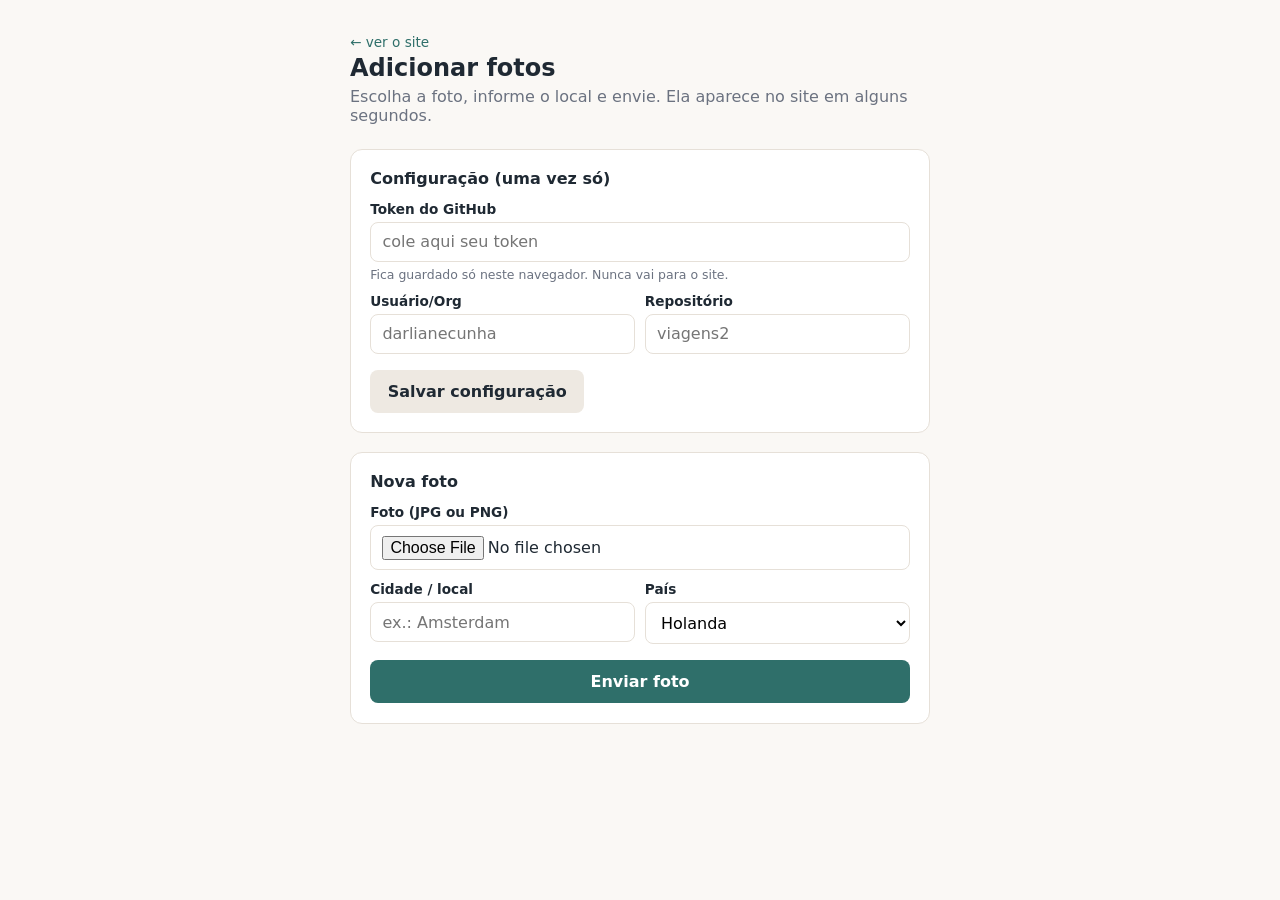
==== admin.html @ 5dede8cd "Add files via upload" ====
<!DOCTYPE html>
<html lang="pt-BR">
<head>
<meta charset="UTF-8" />
<meta name="viewport" content="width=device-width, initial-scale=1.0" />
<meta name="robots" content="noindex" />
<title>Painel — adicionar fotos</title>
<style>
  :root{--ink:#1f2933;--muted:#6b7280;--line:#e6e0d8;--accent:#2f6f6a;--bg:#faf8f5;}
  *{box-sizing:border-box;} body{margin:0;font-family:system-ui,-apple-system,sans-serif;color:var(--ink);background:var(--bg);}
  .wrap{max-width:620px;margin:0 auto;padding:2rem 1.25rem 4rem;}
  h1{font-size:1.5rem;margin:.2rem 0 .3rem;} p.sub{color:var(--muted);margin:0 0 1.5rem;}
  .card{background:#fff;border:1px solid var(--line);border-radius:12px;padding:1.2rem;margin-bottom:1.2rem;}
  .card h2{font-size:1rem;margin:0 0 .8rem;}
  label{display:block;font-size:.85rem;font-weight:600;margin:.7rem 0 .3rem;}
  input,select,button{font-size:1rem;font-family:inherit;}
  input,select{width:100%;padding:.6rem .7rem;border:1px solid var(--line);border-radius:8px;background:#fff;}
  button{cursor:pointer;border:none;border-radius:8px;padding:.75rem 1.1rem;font-weight:600;}
  .btn-primary{background:var(--accent);color:#fff;width:100%;margin-top:1rem;}
  .btn-primary:disabled{opacity:.5;cursor:default;}
  .btn-ghost{background:#eee9e2;color:var(--ink);}
  .row{display:flex;gap:.6rem;} .row>*{flex:1;}
  .hint{font-size:.78rem;color:var(--muted);margin:.3rem 0 0;}
  #status{margin-top:1rem;padding:.8rem;border-radius:8px;font-size:.9rem;display:none;}
  #status.ok{display:block;background:#e6f4ea;color:#1e6b3a;}
  #status.err{display:block;background:#fdecec;color:#a62828;}
  #status.info{display:block;background:#eef2f7;color:#33506e;}
  #preview{max-width:100%;border-radius:8px;margin-top:.6rem;display:none;}
  a.back{color:var(--accent);font-size:.85rem;text-decoration:none;}
</style>
</head>
<body>
<div class="wrap">
  <a class="back" href="index.html">← ver o site</a>
  <h1>Adicionar fotos</h1>
  <p class="sub">Escolha a foto, informe o local e envie. Ela aparece no site em alguns segundos.</p>

  <div class="card" id="configCard">
    <h2>Configuração (uma vez só)</h2>
    <label>Token do GitHub</label>
    <input id="cfgToken" type="password" placeholder="cole aqui seu token" autocomplete="off" />
    <p class="hint">Fica guardado só neste navegador. Nunca vai para o site.</p>
    <div class="row">
      <div><label>Usuário/Org</label><input id="cfgOwner" placeholder="darlianecunha" /></div>
      <div><label>Repositório</label><input id="cfgRepo" placeholder="viagens2" /></div>
    </div>
    <button class="btn-ghost" onclick="saveConfig()" style="margin-top:1rem;">Salvar configuração</button>
  </div>

  <div class="card">
    <h2>Nova foto</h2>
    <label>Foto (JPG ou PNG)</label>
    <input id="file" type="file" accept="image/jpeg,image/png,image/webp" />
    <img id="preview" />
    <div class="row">
      <div><label>Cidade / local</label><input id="city" list="cities" placeholder="ex.: Amsterdam" /></div>
      <div><label>País</label>
        <select id="country">
          <option value="Netherlands">Holanda</option>
          <option value="Belgium">Bélgica</option>
          <option value="Germany">Alemanha</option>
          <option value="Austria">Áustria</option>
          <option value="Brazil">Brasil</option>
          <option value="Other">Outro</option>
        </select>
      </div>
    </div>
    <datalist id="cities"></datalist>
    <button class="btn-primary" id="sendBtn" onclick="upload()">Enviar foto</button>
    <div id="status"></div>
  </div>
</div>

<script>
const API="https://api.github.com";
function cfg(){ return { token:localStorage.getItem("gh_token")||"", owner:localStorage.getItem("gh_owner")||"", repo:localStorage.getItem("gh_repo")||"" }; }
function loadConfig(){ const c=cfg(); cfgToken.value=c.token; cfgOwner.value=c.owner; cfgRepo.value=c.repo; }
function saveConfig(){
  localStorage.setItem("gh_token",cfgToken.value.trim());
  localStorage.setItem("gh_owner",cfgOwner.value.trim());
  localStorage.setItem("gh_repo",cfgRepo.value.trim());
  setStatus("info","Configuração salva neste navegador.");
  loadCities();
}
function setStatus(type,msg){ const s=document.getElementById("status"); s.className=type; s.textContent=msg; }
function b64u(str){ return btoa(unescape(encodeURIComponent(str))); }
function unb64u(str){ return decodeURIComponent(escape(atob(str.replace(/\n/g,"")))); }
function slug(s){ return s.normalize("NFD").replace(/[\u0300-\u036f]/g,"").toLowerCase().replace(/[^a-z0-9]+/g,"-").replace(/(^-|-$)/g,"")||"foto"; }

document.getElementById("file").addEventListener("change",e=>{
  const f=e.target.files[0]; if(!f) return;
  const url=URL.createObjectURL(f); const img=document.getElementById("preview"); img.src=url; img.style.display="block";
});

async function ghGet(path){
  const c=cfg();
  const r=await fetch(`${API}/repos/${c.owner}/${c.repo}/contents/${path}?ref=main`,{headers:{Authorization:`Bearer ${c.token}`,Accept:"application/vnd.github+json"}});
  if(r.status===404) return null;
  if(!r.ok) throw new Error("GitHub GET "+r.status+" "+(await r.text()).slice(0,120));
  return r.json();
}
async function ghPut(path,contentB64,message,sha){
  const c=cfg();
  const body={message,content:contentB64,branch:"main"}; if(sha) body.sha=sha;
  const r=await fetch(`${API}/repos/${c.owner}/${c.repo}/contents/${path}`,{method:"PUT",headers:{Authorization:`Bearer ${c.token}`,Accept:"application/vnd.github+json","Content-Type":"application/json"},body:JSON.stringify(body)});
  if(!r.ok) throw new Error("GitHub PUT "+r.status+" "+(await r.text()).slice(0,160));
  return r.json();
}
function resize(file,max){
  return new Promise((res,rej)=>{
    const img=new Image();
    img.onload=()=>{
      let{width:w,height:h}=img;
      if(Math.max(w,h)>max){ if(w>=h){h=Math.round(h*max/w);w=max;}else{w=Math.round(w*max/h);h=max;} }
      const cv=document.createElement("canvas"); cv.width=w; cv.height=h;
      cv.getContext("2d").drawImage(img,0,0,w,h);
      try{ res(cv.toDataURL("image/jpeg",0.72).split(",")[1]); }catch(err){ rej(err); }
    };
    img.onerror=()=>rej(new Error("Não consegui ler a imagem. Use JPG ou PNG (HEIC não funciona)."));
    img.src=URL.createObjectURL(file);
  });
}
async function loadCities(){
  try{ const g=await ghGet("gallery.json"); if(!g) return;
    const data=JSON.parse(unb64u(g.content));
    const cities=[...new Set((data.photos||[]).map(p=>p.city))].sort();
    document.getElementById("cities").innerHTML=cities.map(c=>`<option value="${c}">`).join("");
  }catch(e){}
}
async function upload(){
  const c=cfg(); const btn=document.getElementById("sendBtn");
  if(!c.token||!c.owner||!c.repo){ setStatus("err","Preencha e salve a configuração primeiro."); return; }
  const file=document.getElementById("file").files[0];
  const city=document.getElementById("city").value.trim();
  const country=document.getElementById("country").value;
  if(!file){ setStatus("err","Escolha uma foto."); return; }
  if(!city){ setStatus("err","Informe a cidade/local."); return; }
  btn.disabled=true;
  try{
    setStatus("info","Preparando a imagem…");
    const imgB64=await resize(file,1000);
    setStatus("info","Lendo a galeria…");
    const g=await ghGet("gallery.json");
    if(!g) throw new Error("gallery.json não encontrado no repositório.");
    const data=JSON.parse(unb64u(g.content));
    data.photos=data.photos||[];
    const nums=data.photos.map(p=>parseInt((p.file.match(/^(\d+)/)||[])[1])||0);
    const next=String((Math.max(0,...nums)+1)).padStart(4,"0");
    const fname=`${next}-${slug(city)}.jpg`;
    setStatus("info","Enviando a foto…");
    await ghPut(fname,imgB64,`Adiciona ${fname}`);
    data.photos.push({file:fname,city,country});
    setStatus("info","Atualizando a galeria…");
    await ghPut("gallery.json",b64u(JSON.stringify(data,null,2)),`Atualiza galeria (${fname})`,g.sha);
    setStatus("ok","Pronto! A foto foi adicionada. O site atualiza em ~30 segundos.");
    document.getElementById("file").value=""; document.getElementById("preview").style.display="none";
    document.getElementById("city").value=""; loadCities();
  }catch(e){ setStatus("err","Erro: "+e.message); }
  btn.disabled=false;
}
loadConfig(); loadCities();
</script>
</body>
</html>
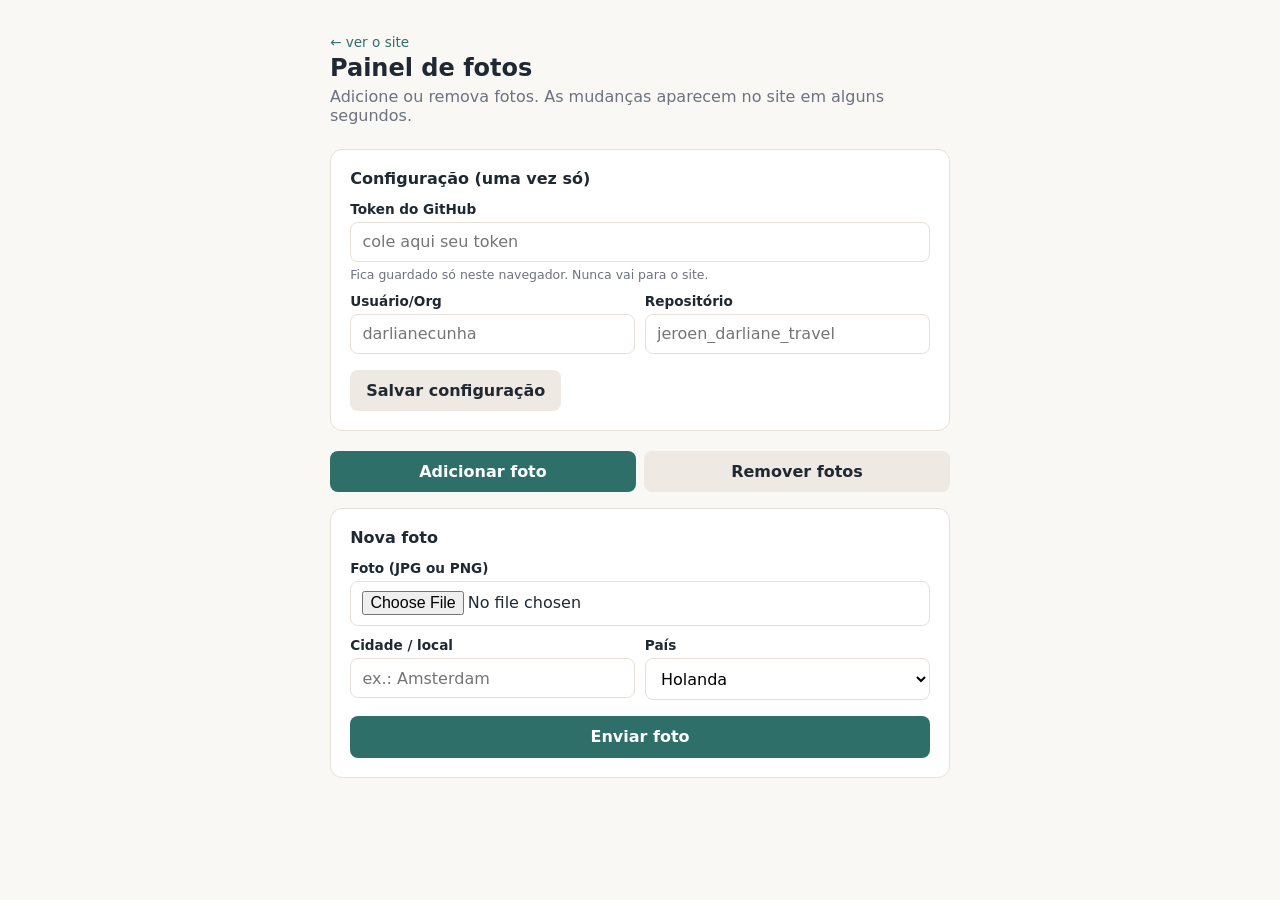
==== commit e53b5fb2: "Add files via upload" ====
--- a/admin.html
+++ b/admin.html
@@ -4,18 +4,18 @@
 <meta charset="UTF-8" />
 <meta name="viewport" content="width=device-width, initial-scale=1.0" />
 <meta name="robots" content="noindex" />
-<title>Painel — adicionar fotos</title>
+<title>Painel — fotos</title>
 <style>
-  :root{--ink:#1f2933;--muted:#6b7280;--line:#e6e0d8;--accent:#2f6f6a;--bg:#faf8f5;}
+  :root{--ink:#1f2933;--muted:#6b7280;--line:#e6e0d8;--accent:#2f6f6a;--bg:#faf8f5;--danger:#b23b3b;}
   *{box-sizing:border-box;} body{margin:0;font-family:system-ui,-apple-system,sans-serif;color:var(--ink);background:var(--bg);}
-  .wrap{max-width:620px;margin:0 auto;padding:2rem 1.25rem 4rem;}
+  .wrap{max-width:660px;margin:0 auto;padding:2rem 1.25rem 4rem;}
   h1{font-size:1.5rem;margin:.2rem 0 .3rem;} p.sub{color:var(--muted);margin:0 0 1.5rem;}
   .card{background:#fff;border:1px solid var(--line);border-radius:12px;padding:1.2rem;margin-bottom:1.2rem;}
   .card h2{font-size:1rem;margin:0 0 .8rem;}
   label{display:block;font-size:.85rem;font-weight:600;margin:.7rem 0 .3rem;}
   input,select,button{font-size:1rem;font-family:inherit;}
   input,select{width:100%;padding:.6rem .7rem;border:1px solid var(--line);border-radius:8px;background:#fff;}
-  button{cursor:pointer;border:none;border-radius:8px;padding:.75rem 1.1rem;font-weight:600;}
+  button{cursor:pointer;border:none;border-radius:8px;padding:.7rem 1rem;font-weight:600;}
   .btn-primary{background:var(--accent);color:#fff;width:100%;margin-top:1rem;}
   .btn-primary:disabled{opacity:.5;cursor:default;}
   .btn-ghost{background:#eee9e2;color:var(--ink);}
@@ -27,13 +27,22 @@
   #status.info{display:block;background:#eef2f7;color:#33506e;}
   #preview{max-width:100%;border-radius:8px;margin-top:.6rem;display:none;}
   a.back{color:var(--accent);font-size:.85rem;text-decoration:none;}
+  .tabs{display:flex;gap:.5rem;margin-bottom:1rem;}
+  .tabs button{background:#eee9e2;color:var(--ink);flex:1;}
+  .tabs button.active{background:var(--accent);color:#fff;}
+  .panel{display:none;} .panel.active{display:block;}
+  .item{display:flex;align-items:center;gap:.7rem;padding:.5rem;border:1px solid var(--line);border-radius:8px;margin-bottom:.5rem;}
+  .item img{width:64px;height:48px;object-fit:cover;border-radius:5px;background:#eee;}
+  .item .meta{flex:1;font-size:.88rem;} .item .meta small{color:var(--muted);}
+  .item button{background:#fbeaea;color:var(--danger);padding:.45rem .7rem;font-size:.85rem;}
+  #listStatus{font-size:.85rem;color:var(--muted);margin:.4rem 0;}
 </style>
 </head>
 <body>
 <div class="wrap">
   <a class="back" href="index.html">← ver o site</a>
-  <h1>Adicionar fotos</h1>
-  <p class="sub">Escolha a foto, informe o local e envie. Ela aparece no site em alguns segundos.</p>
+  <h1>Painel de fotos</h1>
+  <p class="sub">Adicione ou remova fotos. As mudanças aparecem no site em alguns segundos.</p>
 
   <div class="card" id="configCard">
     <h2>Configuração (uma vez só)</h2>
@@ -42,12 +51,17 @@
     <p class="hint">Fica guardado só neste navegador. Nunca vai para o site.</p>
     <div class="row">
       <div><label>Usuário/Org</label><input id="cfgOwner" placeholder="darlianecunha" /></div>
-      <div><label>Repositório</label><input id="cfgRepo" placeholder="viagens2" /></div>
+      <div><label>Repositório</label><input id="cfgRepo" placeholder="jeroen_darliane_travel" /></div>
     </div>
     <button class="btn-ghost" onclick="saveConfig()" style="margin-top:1rem;">Salvar configuração</button>
   </div>
 
-  <div class="card">
+  <div class="tabs">
+    <button id="tabAdd" class="active" onclick="tab('add')">Adicionar foto</button>
+    <button id="tabManage" onclick="tab('manage')">Remover fotos</button>
+  </div>
+
+  <div class="card panel active" id="panelAdd">
     <h2>Nova foto</h2>
     <label>Foto (JPG ou PNG)</label>
     <input id="file" type="file" accept="image/jpeg,image/png,image/webp" />
@@ -69,6 +83,13 @@
     <button class="btn-primary" id="sendBtn" onclick="upload()">Enviar foto</button>
     <div id="status"></div>
   </div>
+
+  <div class="card panel" id="panelManage">
+    <h2>Fotos no site</h2>
+    <button class="btn-ghost" onclick="loadList()">Atualizar lista</button>
+    <div id="listStatus"></div>
+    <div id="list"></div>
+  </div>
 </div>
 
 <script>
@@ -79,43 +100,53 @@
   localStorage.setItem("gh_token",cfgToken.value.trim());
   localStorage.setItem("gh_owner",cfgOwner.value.trim());
   localStorage.setItem("gh_repo",cfgRepo.value.trim());
-  setStatus("info","Configuração salva neste navegador.");
-  loadCities();
+  setStatus("info","Configuração salva neste navegador."); loadCities();
 }
 function setStatus(type,msg){ const s=document.getElementById("status"); s.className=type; s.textContent=msg; }
 function b64u(str){ return btoa(unescape(encodeURIComponent(str))); }
 function unb64u(str){ return decodeURIComponent(escape(atob(str.replace(/\n/g,"")))); }
 function slug(s){ return s.normalize("NFD").replace(/[\u0300-\u036f]/g,"").toLowerCase().replace(/[^a-z0-9]+/g,"-").replace(/(^-|-$)/g,"")||"foto"; }
+const PT={Netherlands:"Holanda",Belgium:"Bélgica",Germany:"Alemanha",Austria:"Áustria",Brazil:"Brasil",Other:"Outros"};
+
+function tab(which){
+  document.getElementById("panelAdd").classList.toggle("active",which==="add");
+  document.getElementById("panelManage").classList.toggle("active",which==="manage");
+  document.getElementById("tabAdd").classList.toggle("active",which==="add");
+  document.getElementById("tabManage").classList.toggle("active",which==="manage");
+  if(which==="manage") loadList();
+}
 
 document.getElementById("file").addEventListener("change",e=>{
   const f=e.target.files[0]; if(!f) return;
-  const url=URL.createObjectURL(f); const img=document.getElementById("preview"); img.src=url; img.style.display="block";
+  const img=document.getElementById("preview"); img.src=URL.createObjectURL(f); img.style.display="block";
 });
 
 async function ghGet(path){
   const c=cfg();
   const r=await fetch(`${API}/repos/${c.owner}/${c.repo}/contents/${path}?ref=main`,{headers:{Authorization:`Bearer ${c.token}`,Accept:"application/vnd.github+json"}});
   if(r.status===404) return null;
-  if(!r.ok) throw new Error("GitHub GET "+r.status+" "+(await r.text()).slice(0,120));
+  if(!r.ok) throw new Error("GET "+r.status+" "+(await r.text()).slice(0,120));
   return r.json();
 }
 async function ghPut(path,contentB64,message,sha){
+  const c=cfg(); const body={message,content:contentB64,branch:"main"}; if(sha) body.sha=sha;
+  const r=await fetch(`${API}/repos/${c.owner}/${c.repo}/contents/${path}`,{method:"PUT",headers:{Authorization:`Bearer ${c.token}`,Accept:"application/vnd.github+json","Content-Type":"application/json"},body:JSON.stringify(body)});
+  if(!r.ok) throw new Error("PUT "+r.status+" "+(await r.text()).slice(0,160));
+  return r.json();
+}
+async function ghDelete(path,sha,message){
   const c=cfg();
-  const body={message,content:contentB64,branch:"main"}; if(sha) body.sha=sha;
-  const r=await fetch(`${API}/repos/${c.owner}/${c.repo}/contents/${path}`,{method:"PUT",headers:{Authorization:`Bearer ${c.token}`,Accept:"application/vnd.github+json","Content-Type":"application/json"},body:JSON.stringify(body)});
-  if(!r.ok) throw new Error("GitHub PUT "+r.status+" "+(await r.text()).slice(0,160));
+  const r=await fetch(`${API}/repos/${c.owner}/${c.repo}/contents/${path}`,{method:"DELETE",headers:{Authorization:`Bearer ${c.token}`,Accept:"application/vnd.github+json","Content-Type":"application/json"},body:JSON.stringify({message,sha,branch:"main"})});
+  if(!r.ok) throw new Error("DELETE "+r.status+" "+(await r.text()).slice(0,160));
   return r.json();
 }
 function resize(file,max){
   return new Promise((res,rej)=>{
     const img=new Image();
-    img.onload=()=>{
-      let{width:w,height:h}=img;
+    img.onload=()=>{ let{width:w,height:h}=img;
       if(Math.max(w,h)>max){ if(w>=h){h=Math.round(h*max/w);w=max;}else{w=Math.round(w*max/h);h=max;} }
-      const cv=document.createElement("canvas"); cv.width=w; cv.height=h;
-      cv.getContext("2d").drawImage(img,0,0,w,h);
-      try{ res(cv.toDataURL("image/jpeg",0.72).split(",")[1]); }catch(err){ rej(err); }
-    };
+      const cv=document.createElement("canvas"); cv.width=w; cv.height=h; cv.getContext("2d").drawImage(img,0,0,w,h);
+      try{ res(cv.toDataURL("image/jpeg",0.72).split(",")[1]); }catch(err){ rej(err); } };
     img.onerror=()=>rej(new Error("Não consegui ler a imagem. Use JPG ou PNG (HEIC não funciona)."));
     img.src=URL.createObjectURL(file);
   });
@@ -140,10 +171,8 @@
     setStatus("info","Preparando a imagem…");
     const imgB64=await resize(file,1000);
     setStatus("info","Lendo a galeria…");
-    const g=await ghGet("gallery.json");
-    if(!g) throw new Error("gallery.json não encontrado no repositório.");
-    const data=JSON.parse(unb64u(g.content));
-    data.photos=data.photos||[];
+    const g=await ghGet("gallery.json"); if(!g) throw new Error("gallery.json não encontrado.");
+    const data=JSON.parse(unb64u(g.content)); data.photos=data.photos||[];
     const nums=data.photos.map(p=>parseInt((p.file.match(/^(\d+)/)||[])[1])||0);
     const next=String((Math.max(0,...nums)+1)).padStart(4,"0");
     const fname=`${next}-${slug(city)}.jpg`;
@@ -153,10 +182,39 @@
     setStatus("info","Atualizando a galeria…");
     await ghPut("gallery.json",b64u(JSON.stringify(data,null,2)),`Atualiza galeria (${fname})`,g.sha);
     setStatus("ok","Pronto! A foto foi adicionada. O site atualiza em ~30 segundos.");
-    document.getElementById("file").value=""; document.getElementById("preview").style.display="none";
-    document.getElementById("city").value=""; loadCities();
+    document.getElementById("file").value=""; document.getElementById("preview").style.display="none"; document.getElementById("city").value=""; loadCities();
   }catch(e){ setStatus("err","Erro: "+e.message); }
   btn.disabled=false;
+}
+async function loadList(){
+  const c=cfg(); const box=document.getElementById("list"); const st=document.getElementById("listStatus");
+  if(!c.token||!c.owner||!c.repo){ st.textContent="Preencha e salve a configuração primeiro."; return; }
+  st.textContent="Carregando…"; box.innerHTML="";
+  try{
+    const g=await ghGet("gallery.json"); if(!g){ st.textContent="gallery.json não encontrado."; return; }
+    const data=JSON.parse(unb64u(g.content)); const photos=data.photos||[];
+    st.textContent=`${photos.length} fotos no site.`;
+    photos.slice().reverse().forEach(p=>{
+      const div=document.createElement("div"); div.className="item";
+      div.innerHTML=`<img src="${p.file}" alt="" /><div class="meta"><strong>${p.city}</strong><br><small>${PT[p.country]||p.country} · ${p.file}</small></div>`;
+      const b=document.createElement("button"); b.textContent="Excluir"; b.onclick=()=>del(p.file);
+      div.appendChild(b); box.appendChild(div);
+    });
+  }catch(e){ st.textContent="Erro: "+e.message; }
+}
+async function del(file){
+  if(!confirm("Excluir esta foto do site?\n\n"+file)) return;
+  const st=document.getElementById("listStatus");
+  try{
+    st.textContent="Excluindo "+file+"…";
+    const meta=await ghGet(file);
+    if(meta&&meta.sha){ await ghDelete(file,meta.sha,`Remove ${file}`); }
+    const g=await ghGet("gallery.json"); const data=JSON.parse(unb64u(g.content));
+    data.photos=(data.photos||[]).filter(p=>p.file!==file);
+    await ghPut("gallery.json",b64u(JSON.stringify(data,null,2)),`Remove ${file} da galeria`,g.sha);
+    st.textContent="Foto removida. O site atualiza em ~30 segundos.";
+    loadList(); loadCities();
+  }catch(e){ st.textContent="Erro: "+e.message; }
 }
 loadConfig(); loadCities();
 </script>
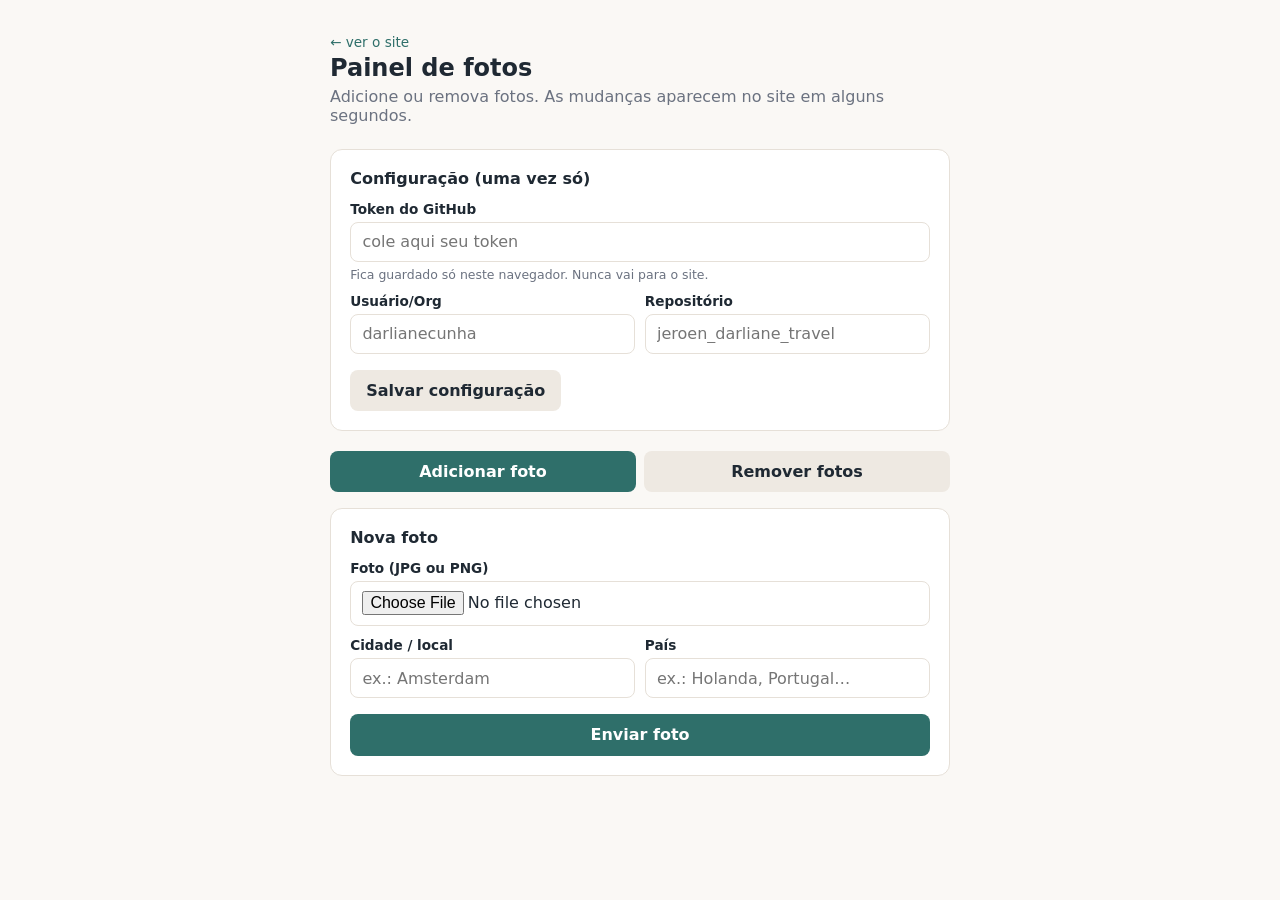
==== commit 57c4488a: "Add files via upload" ====
--- a/admin.html
+++ b/admin.html
@@ -69,17 +69,11 @@
     <div class="row">
       <div><label>Cidade / local</label><input id="city" list="cities" placeholder="ex.: Amsterdam" /></div>
       <div><label>País</label>
-        <select id="country">
-          <option value="Netherlands">Holanda</option>
-          <option value="Belgium">Bélgica</option>
-          <option value="Germany">Alemanha</option>
-          <option value="Austria">Áustria</option>
-          <option value="Brazil">Brasil</option>
-          <option value="Other">Outro</option>
-        </select>
+        <input id="country" list="countries" placeholder="ex.: Holanda, Portugal…" />
       </div>
     </div>
     <datalist id="cities"></datalist>
+    <datalist id="countries"></datalist>
     <button class="btn-primary" id="sendBtn" onclick="upload()">Enviar foto</button>
     <div id="status"></div>
   </div>
@@ -106,7 +100,10 @@
 function b64u(str){ return btoa(unescape(encodeURIComponent(str))); }
 function unb64u(str){ return decodeURIComponent(escape(atob(str.replace(/\n/g,"")))); }
 function slug(s){ return s.normalize("NFD").replace(/[\u0300-\u036f]/g,"").toLowerCase().replace(/[^a-z0-9]+/g,"-").replace(/(^-|-$)/g,"")||"foto"; }
-const PT={Netherlands:"Holanda",Belgium:"Bélgica",Germany:"Alemanha",Austria:"Áustria",Brazil:"Brasil",Other:"Outros"};
+const PT={Netherlands:"Holanda",Belgium:"Bélgica",Germany:"Alemanha",Austria:"Áustria",Brazil:"Brasil",Portugal:"Portugal",Spain:"Espanha",Italy:"Itália",France:"França","United Kingdom":"Reino Unido",Ireland:"Irlanda",Switzerland:"Suíça","United States":"Estados Unidos",Argentina:"Argentina",Denmark:"Dinamarca",Norway:"Noruega",Sweden:"Suécia",Greece:"Grécia",Poland:"Polônia","Czech Republic":"República Tcheca",Hungary:"Hungria",Other:"Outros"};
+const COUNTRY_LIST=["Netherlands","Belgium","Germany","Austria","Switzerland","France","Italy","Spain","Portugal","United Kingdom","Ireland","Brazil","Argentina","United States","Denmark","Norway","Sweden","Greece","Poland","Czech Republic","Hungary"];
+const NORM={"holanda":"Netherlands","paises baixos":"Netherlands","nederland":"Netherlands","netherlands":"Netherlands","belgica":"Belgium","belgium":"Belgium","alemanha":"Germany","germany":"Germany","deutschland":"Germany","austria":"Austria","brasil":"Brazil","brazil":"Brazil","suica":"Switzerland","switzerland":"Switzerland","franca":"France","france":"France","italia":"Italy","italy":"Italy","espanha":"Spain","spain":"Spain","espana":"Spain","portugal":"Portugal","reino unido":"United Kingdom","inglaterra":"United Kingdom","england":"United Kingdom","irlanda":"Ireland","ireland":"Ireland","estados unidos":"United States","eua":"United States","usa":"United States","argentina":"Argentina","dinamarca":"Denmark","noruega":"Norway","suecia":"Sweden","grecia":"Greece","polonia":"Poland","hungria":"Hungary"};
+function normCountry(v){ const t=(v||"").trim(); if(!t) return ""; const k=t.normalize("NFD").replace(/[\u0300-\u036f]/g,"").toLowerCase(); return NORM[k] || (t.charAt(0).toUpperCase()+t.slice(1)); }
 
 function tab(which){
   document.getElementById("panelAdd").classList.toggle("active",which==="add");
@@ -156,6 +153,9 @@
     const data=JSON.parse(unb64u(g.content));
     const cities=[...new Set((data.photos||[]).map(p=>p.city))].sort();
     document.getElementById("cities").innerHTML=cities.map(c=>`<option value="${c}">`).join("");
+    const used=(data.photos||[]).map(p=>p.country);
+    const countries=[...new Set([...COUNTRY_LIST,...used])];
+    document.getElementById("countries").innerHTML=countries.map(c=>`<option value="${c}">${PT[c]||c}</option>`).join("");
   }catch(e){}
 }
 async function upload(){
@@ -163,9 +163,10 @@
   if(!c.token||!c.owner||!c.repo){ setStatus("err","Preencha e salve a configuração primeiro."); return; }
   const file=document.getElementById("file").files[0];
   const city=document.getElementById("city").value.trim();
-  const country=document.getElementById("country").value;
+  const country=normCountry(document.getElementById("country").value);
   if(!file){ setStatus("err","Escolha uma foto."); return; }
   if(!city){ setStatus("err","Informe a cidade/local."); return; }
+  if(!country){ setStatus("err","Informe o país."); return; }
   btn.disabled=true;
   try{
     setStatus("info","Preparando a imagem…");
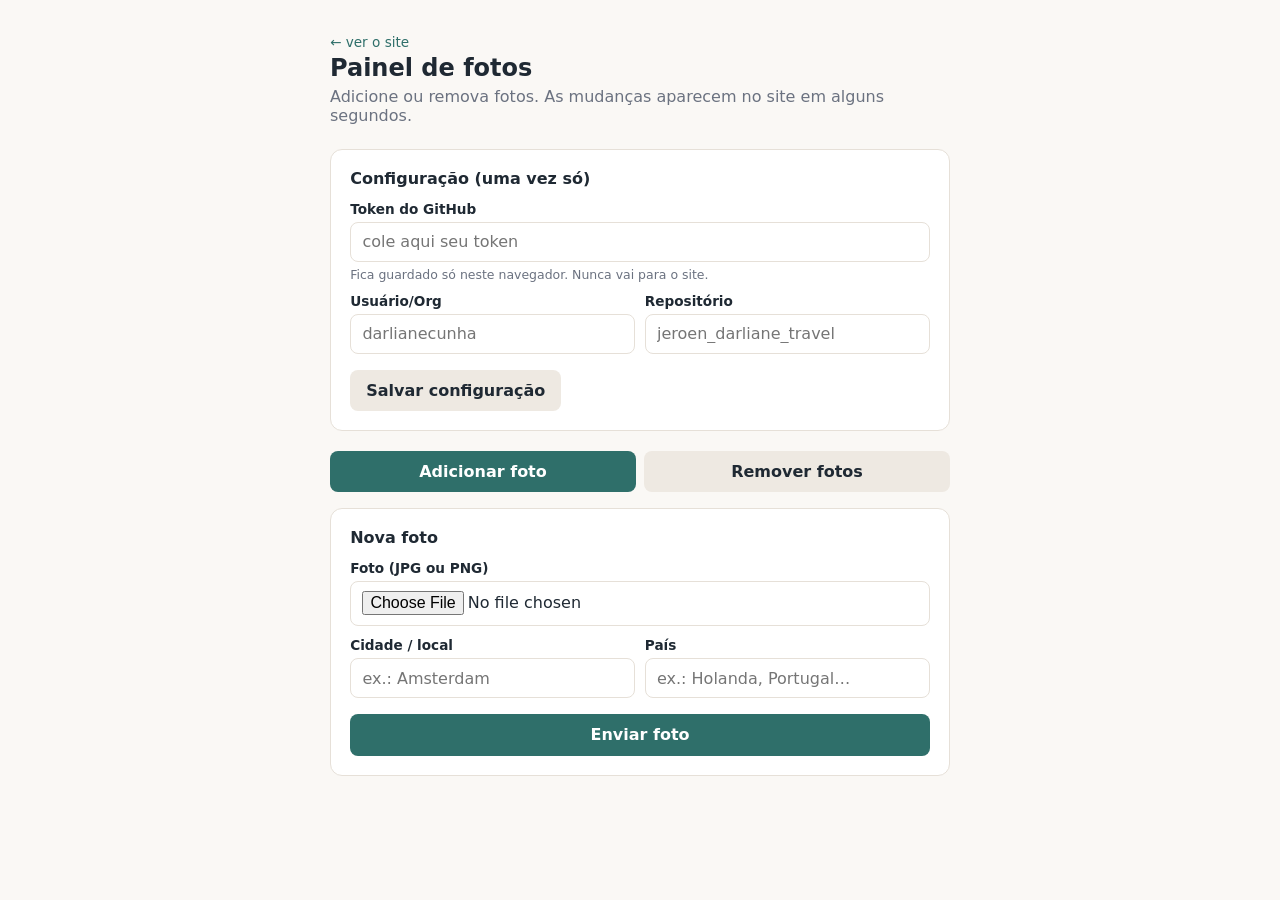
==== commit 39ddf3cf: "Add files via upload" ====
--- a/admin.html
+++ b/admin.html
@@ -120,7 +120,7 @@
 
 async function ghGet(path){
   const c=cfg();
-  const r=await fetch(`${API}/repos/${c.owner}/${c.repo}/contents/${path}?ref=main`,{headers:{Authorization:`Bearer ${c.token}`,Accept:"application/vnd.github+json"}});
+  const r=await fetch(`${API}/repos/${c.owner}/${c.repo}/contents/${path}?ref=main&_=${Date.now()}`,{cache:"no-store",headers:{Authorization:`Bearer ${c.token}`,Accept:"application/vnd.github+json","Cache-Control":"no-cache"}});
   if(r.status===404) return null;
   if(!r.ok) throw new Error("GET "+r.status+" "+(await r.text()).slice(0,120));
   return r.json();
@@ -136,6 +136,24 @@
   const r=await fetch(`${API}/repos/${c.owner}/${c.repo}/contents/${path}`,{method:"DELETE",headers:{Authorization:`Bearer ${c.token}`,Accept:"application/vnd.github+json","Content-Type":"application/json"},body:JSON.stringify({message,sha,branch:"main"})});
   if(!r.ok) throw new Error("DELETE "+r.status+" "+(await r.text()).slice(0,160));
   return r.json();
+}
+async function updateGallery(mutate,message){
+  let lastErr;
+  for(let i=0;i<4;i++){
+    const g=await ghGet("gallery.json");
+    if(!g) throw new Error("gallery.json não encontrado.");
+    const data=JSON.parse(unb64u(g.content));
+    data.photos=data.photos||[];
+    mutate(data);
+    try{
+      await ghPut("gallery.json",b64u(JSON.stringify(data,null,2)),message,g.sha);
+      return data;
+    }catch(e){
+      if(String(e.message).includes("409")){ lastErr=e; await new Promise(r=>setTimeout(r,1000)); continue; }
+      throw e;
+    }
+  }
+  throw lastErr||new Error("Conflito ao atualizar a galeria. Tente de novo.");
 }
 function resize(file,max){
   return new Promise((res,rej)=>{
@@ -179,9 +197,8 @@
     const fname=`${next}-${slug(city)}.jpg`;
     setStatus("info","Enviando a foto…");
     await ghPut(fname,imgB64,`Adiciona ${fname}`);
-    data.photos.push({file:fname,city,country});
     setStatus("info","Atualizando a galeria…");
-    await ghPut("gallery.json",b64u(JSON.stringify(data,null,2)),`Atualiza galeria (${fname})`,g.sha);
+    await updateGallery(d=>{ d.photos.push({file:fname,city,country}); }, `Atualiza galeria (${fname})`);
     setStatus("ok","Pronto! A foto foi adicionada. O site atualiza em ~30 segundos.");
     document.getElementById("file").value=""; document.getElementById("preview").style.display="none"; document.getElementById("city").value=""; loadCities();
   }catch(e){ setStatus("err","Erro: "+e.message); }
@@ -208,11 +225,8 @@
   const st=document.getElementById("listStatus");
   try{
     st.textContent="Excluindo "+file+"…";
-    const meta=await ghGet(file);
-    if(meta&&meta.sha){ await ghDelete(file,meta.sha,`Remove ${file}`); }
-    const g=await ghGet("gallery.json"); const data=JSON.parse(unb64u(g.content));
-    data.photos=(data.photos||[]).filter(p=>p.file!==file);
-    await ghPut("gallery.json",b64u(JSON.stringify(data,null,2)),`Remove ${file} da galeria`,g.sha);
+    await updateGallery(d=>{ d.photos=(d.photos||[]).filter(p=>p.file!==file); }, `Remove ${file} da galeria`);
+    try{ const meta=await ghGet(file); if(meta&&meta.sha){ await ghDelete(file,meta.sha,`Remove arquivo ${file}`); } }catch(e){}
     st.textContent="Foto removida. O site atualiza em ~30 segundos.";
     loadList(); loadCities();
   }catch(e){ st.textContent="Erro: "+e.message; }
